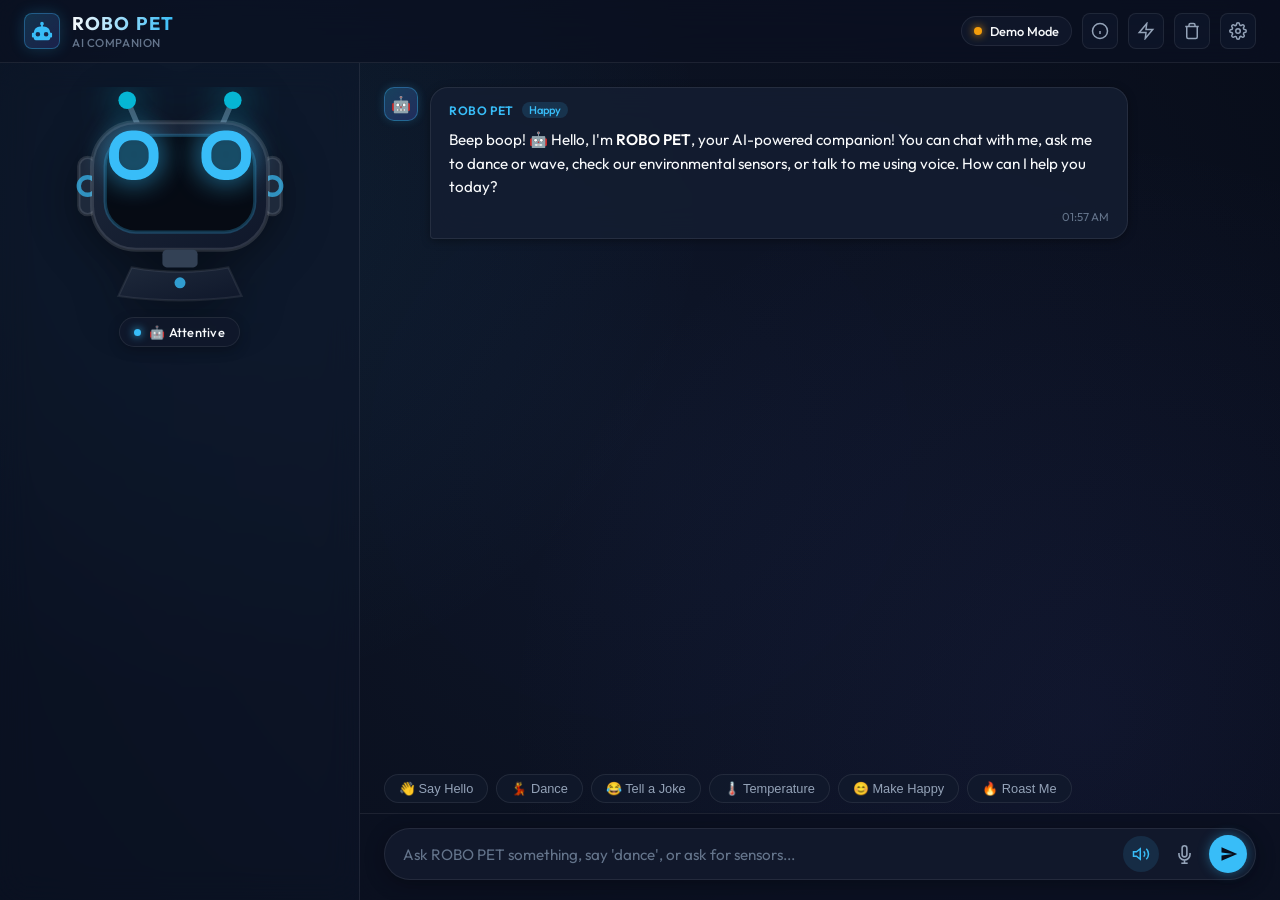
==== frontend/index.html @ 4a7e4afc "feat: complete modern responsive frontend for ROBO PET AI companion" ====
<!DOCTYPE html>
<html lang="en">
<head>
  <meta charset="UTF-8">
  <meta name="viewport" content="width=device-width, initial-scale=1.0, maximum-scale=1.0, user-scalable=no">
  <title>ROBO PET — AI-Powered Robotic Companion</title>
  
  <!-- Fonts -->
  <link rel="preconnect" href="https://fonts.googleapis.com">
  <link rel="preconnect" href="https://fonts.gstatic.com" crossorigin>
  <link href="https://fonts.googleapis.com/css2?family=Outfit:wght@300;400;500;600;700&display=swap" rel="stylesheet">
  
  <!-- CSS Stylesheets -->
  <link rel="stylesheet" href="css/style.css">
  <link rel="stylesheet" href="css/robot.css">
  <link rel="stylesheet" href="css/chat.css">
  <link rel="stylesheet" href="css/components.css">
</head>
<body>
  <!-- Ambient background glow elements -->
  <div class="app-background-glow"></div>

  <div class="app-container">
    <!-- Header -->
    <header class="app-header">
      <div class="brand-section">
        <div class="brand-icon-wrapper" aria-hidden="true">
          <svg viewBox="0 0 24 24">
            <path d="M12 2a2 2 0 0 1 2 2c0 .74-.4 1.39-1 1.73V7h1a7 7 0 0 1 7 7h1a1 1 0 0 1 1 1v3a1 1 0 0 1-1 1h-1v1a2 2 0 0 1-2 2H5a2 2 0 0 1-2-2v-1H2a1 1 0 0 1-1-1v-3a1 1 0 0 1 1-1h1a7 7 0 0 1 7-7h1V5.73c-.6-.34-1-.99-1-1.73a2 2 0 0 1 2-2M7.5 13A2.5 2.5 0 0 0 5 15.5 2.5 2.5 0 0 0 7.5 18a2.5 2.5 0 0 0 2.5-2.5A2.5 2.5 0 0 0 7.5 13m9 0a2.5 2.5 0 0 0-2.5 2.5 2.5 2.5 0 0 0 2.5 2.5 2.5 2.5 0 0 0 2.5-2.5 2.5 2.5 0 0 0-2.5-2.5Z"/>
          </svg>
        </div>
        <div class="brand-title">
          <span class="brand-name">ROBO PET</span>
          <span class="brand-subtitle">AI Companion</span>
        </div>
      </div>

      <div class="header-actions">
        <!-- Status Indicator Pill -->
        <div id="connection-status-pill" class="status-pill status-demo" role="status" aria-label="Connection Status">
          <span class="status-dot"></span>
          <span class="status-text">Demo Mode</span>
        </div>

        <!-- Info / Telemetry Toggle -->
        <button id="btn-info-toggle" class="icon-btn" title="Device Information & Telemetry" aria-label="Device Info">
          <svg viewBox="0 0 24 24" fill="none" stroke="currentColor" stroke-width="2">
            <circle cx="12" cy="12" r="10"></circle>
            <line x1="12" y1="16" x2="12" y2="12"></line>
            <line x1="12" y1="8" x2="12.01" y2="8"></line>
          </svg>
        </button>

        <!-- Capabilities Browser -->
        <button id="btn-capabilities" class="icon-btn" title="Robot Capabilities & Commands" aria-label="Capabilities">
          <svg viewBox="0 0 24 24" fill="none" stroke="currentColor" stroke-width="2">
            <polygon points="13 2 3 14 12 14 11 22 21 10 12 10 13 2"></polygon>
          </svg>
        </button>

        <!-- Clear Chat -->
        <button id="btn-clear-chat" class="icon-btn" title="Clear Chat History" aria-label="Clear Chat">
          <svg viewBox="0 0 24 24" fill="none" stroke="currentColor" stroke-width="2">
            <polyline points="3 6 5 6 21 6"></polyline>
            <path d="M19 6v14a2 2 0 0 1-2 2H7a2 2 0 0 1-2-2V6m3 0V4a2 2 0 0 1 2-2h4a2 2 0 0 1 2 2v2"></path>
          </svg>
        </button>

        <!-- Settings -->
        <button id="btn-settings" class="icon-btn" title="Settings" aria-label="Settings">
          <svg viewBox="0 0 24 24" fill="none" stroke="currentColor" stroke-width="2">
            <circle cx="12" cy="12" r="3"></circle>
            <path d="M19.4 15a1.65 1.65 0 0 0 .33 1.82l.06.06a2 2 0 0 1 0 2.83 2 2 0 0 1-2.83 0l-.06-.06a1.65 1.65 0 0 0-1.82-.33 1.65 1.65 0 0 0-1 1.51V21a2 2 0 0 1-2 2 2 2 0 0 1-2-2v-.09A1.65 1.65 0 0 0 9 19.4a1.65 1.65 0 0 0-1.82.33l-.06.06a2 2 0 0 1-2.83 0 2 2 0 0 1 0-2.83l.06-.06a1.65 1.65 0 0 0 .33-1.82 1.65 1.65 0 0 0-1.51-1H3a2 2 0 0 1-2-2 2 2 0 0 1 2-2h.09A1.65 1.65 0 0 0 4.6 9a1.65 1.65 0 0 0-.33-1.82l-.06-.06a2 2 0 0 1 0-2.83 2 2 0 0 1 2.83 0l.06.06a1.65 1.65 0 0 0 1.82.33H9a1.65 1.65 0 0 0 1-1.51V3a2 2 0 0 1 2-2 2 2 0 0 1 2 2v.09a1.65 1.65 0 0 0 1 1.51 1.65 1.65 0 0 0 1.82-.33l.06-.06a2 2 0 0 1 2.83 0 2 2 0 0 1 0 2.83l-.06.06a1.65 1.65 0 0 0-.33 1.82V9a1.65 1.65 0 0 0 1.51 1H21a2 2 0 0 1 2 2 2 2 0 0 1-2 2h-.09a1.65 1.65 0 0 0-1.51 1z"></path>
          </svg>
        </button>
      </div>
    </header>

    <!-- Info / Telemetry Drawer -->
    <aside id="info-panel" class="info-panel" aria-label="Device Telemetry">
      <div class="info-panel-header">
        <div class="info-panel-title">
          <span>⚡ System & Sensors</span>
        </div>
        <button id="btn-info-close" class="icon-btn" aria-label="Close Info Panel" style="padding: 4px;">✕</button>
      </div>
      <div class="info-panel-body">
        <div class="telemetry-row">
          <div class="telemetry-label">🕒 Local Time</div>
          <div id="info-time-val" class="telemetry-val">--:--:--</div>
        </div>
        <div class="telemetry-row">
          <div class="telemetry-label">📅 Date</div>
          <div id="info-date-val" class="telemetry-val">---</div>
        </div>
        <div class="telemetry-row">
          <div class="telemetry-label">🌡️ Temperature</div>
          <div id="info-temp-val" class="telemetry-val val-unavailable">-- °C (Unavailable)</div>
        </div>
        <div class="telemetry-row">
          <div class="telemetry-label">📏 Obstacle Range</div>
          <div id="info-dist-val" class="telemetry-val val-unavailable">-- cm (Unavailable)</div>
        </div>
        <div class="telemetry-row">
          <div class="telemetry-label">🔋 Battery Level</div>
          <div id="info-battery-val" class="telemetry-val">88%</div>
        </div>
        <div class="telemetry-row">
          <div class="telemetry-label">🔌 ESP32 Link</div>
          <div id="info-esp32-status" class="telemetry-val">
            <span class="status-chip success">ESP32 Linked</span>
          </div>
        </div>
        <div class="telemetry-row">
          <div class="telemetry-label">⏱️ Active Timer</div>
          <div id="info-timer-val" class="telemetry-val">None active</div>
        </div>
      </div>
    </aside>

    <!-- Main Workspace (Desktop Split / Mobile Stack) -->
    <main class="main-workspace">
      <!-- Companion Pane (Avatar + Emotion) -->
      <section class="companion-pane" aria-label="Robot Companion">
        <div class="robot-companion-container">
          <!-- Interactive 2D Avatar Stage -->
          <div id="robot-avatar-stage" class="robot-avatar-stage emotion-neutral" title="Click to interact with ROBO PET!">
            <svg class="robot-svg-wrapper" viewBox="0 0 100 100">
              <!-- Definitions for linear & radial gradients -->
              <defs>
                <linearGradient id="body-grad" x1="0%" y1="0%" x2="100%" y2="100%">
                  <stop offset="0%" stop-color="#1e293b" />
                  <stop offset="100%" stop-color="#0f172a" />
                </linearGradient>
                <linearGradient id="visor-grad" x1="0%" y1="0%" x2="0%" y2="100%">
                  <stop offset="0%" stop-color="#080e1a" />
                  <stop offset="100%" stop-color="#020617" />
                </linearGradient>
              </defs>

              <!-- Robot Head and Torso Group -->
              <g class="robot-head-group">
                <!-- Dual Antennae -->
                <line x1="32" y1="20" x2="26" y2="6" stroke="#475569" stroke-width="2.5" stroke-linecap="round"/>
                <circle cx="26" cy="6" r="4" class="antenna-light" />

                <line x1="68" y1="20" x2="74" y2="6" stroke="#475569" stroke-width="2.5" stroke-linecap="round"/>
                <circle cx="74" cy="6" r="4" class="antenna-light" />

                <!-- Left Ear Speaker / Sensor -->
                <rect x="4" y="32" width="8" height="26" rx="4" class="ear-sensor" />
                <circle cx="8" cy="45" r="4" class="ear-ring" />

                <!-- Right Ear Speaker / Sensor -->
                <rect x="88" y="32" width="8" height="26" rx="4" class="ear-sensor" />
                <circle cx="92" cy="45" r="4" class="ear-ring" />

                <!-- Robot Head Chassis -->
                <rect x="10" y="16" width="80" height="58" rx="20" fill="url(#body-grad)" stroke="rgba(255,255,255,0.12)" stroke-width="1.8"/>

                <!-- OLED Visor Glass Screen -->
                <rect x="16" y="22" width="68" height="44" rx="14" class="visor-screen" fill="url(#visor-grad)" />

                <!-- Visor Eyes Dynamic Geometry Container -->
                <g id="robot-eyes">
                  <!-- Rendered dynamically by robot.js -->
                  <rect x="20" y="24" width="18" height="18" rx="8" class="eye-path neutral-path" />
                  <rect x="62" y="24" width="18" height="18" rx="8" class="eye-path neutral-path" />
                </g>

                <!-- Small Robot Neck & Shoulders -->
                <rect x="42" y="74" width="16" height="8" rx="2" fill="#334155" />
                <path d="M 28 82 Q 50 86 72 82 L 78 95 Q 50 99 22 95 Z" fill="url(#body-grad)" stroke="rgba(255,255,255,0.08)" stroke-width="1" />
                <circle cx="50" cy="89" r="2.5" fill="#38bdf8" opacity="0.8" />
              </g>
            </svg>
          </div>

          <!-- Emotion Pill Badge under Avatar -->
          <div id="robot-emotion-pill" class="emotion-indicator-pill" aria-live="polite">
            <span class="emotion-dot"></span>
            <span class="emotion-text">🤖 Attentive</span>
          </div>
        </div>
      </section>

      <!-- Chat Pane -->
      <section class="chat-pane" aria-label="Conversation">
        <!-- Messages Area -->
        <div id="chat-messages-container" class="chat-messages-container">
          <div id="chat-messages-list" class="chat-messages-list">
            <!-- Messages rendered by chat.js -->
          </div>

          <!-- Typing Indicator Bubble -->
          <div id="typing-indicator" class="chat-message-row robot-row typing-indicator-row hidden" aria-live="polite">
            <div class="robot-avatar-mini">
              <span class="mini-bot-icon">🤖</span>
            </div>
            <div class="typing-bubble">
              <span class="typing-dot"></span>
              <span class="typing-dot"></span>
              <span class="typing-dot"></span>
            </div>
          </div>
        </div>

        <!-- Suggestion Chips Bar -->
        <div id="chat-suggestions" class="chat-suggestions-bar">
          <button type="button" class="suggestion-chip" data-prompt="Say hello and wave!">👋 Say Hello</button>
          <button type="button" class="suggestion-chip" data-prompt="Can you do a robot dance for me?">💃 Dance</button>
          <button type="button" class="suggestion-chip" data-prompt="Tell me a funny robot joke">😂 Tell a Joke</button>
          <button type="button" class="suggestion-chip" data-prompt="What is the ambient temperature right now?">🌡️ Temperature</button>
          <button type="button" class="suggestion-chip" data-prompt="Show me a happy expression">😊 Make Happy</button>
          <button type="button" class="suggestion-chip" data-prompt="Give me a quick playful roast">🔥 Roast Me</button>
        </div>

        <!-- Chat Input Dock -->
        <div class="chat-dock">
          <form id="chat-input-form" class="chat-input-form">
            <textarea
              id="chat-input-field"
              class="chat-input-field"
              placeholder="Ask ROBO PET something, say 'dance', or ask for sensors..."
              rows="1"
              aria-label="Message input"></textarea>

            <div class="input-controls-group">
              <!-- Voice Output Read-Aloud Toggle -->
              <button
                type="button"
                id="btn-voice-toggle"
                class="btn-voice-toggle active"
                title="Voice read-aloud: ON"
                aria-label="Toggle Voice Read Aloud">
                <svg viewBox="0 0 24 24" fill="none" stroke="currentColor" stroke-width="2">
                  <polygon points="11 5 6 9 2 9 2 15 6 15 11 19 11 5"></polygon>
                  <path d="M19.07 4.93a10 10 0 0 1 0 14.14M15.54 8.46a5 5 0 0 1 0 7.07"></path>
                </svg>
              </button>

              <!-- Speech Recognition Microphone Button -->
              <button
                type="button"
                id="btn-mic"
                class="btn-mic"
                title="Speak using microphone"
                aria-label="Voice input">
                <svg viewBox="0 0 24 24" fill="none" stroke="currentColor" stroke-width="2">
                  <path d="M12 1a3 3 0 0 0-3 3v8a3 3 0 0 0 6 0V4a3 3 0 0 0-3-3z"></path>
                  <path d="M19 10v2a7 7 0 0 1-14 0v-2"></path>
                  <line x1="12" y1="19" x2="12" y2="23"></line>
                  <line x1="8" y1="23" x2="16" y2="23"></line>
                </svg>
              </button>

              <!-- Send Button -->
              <button
                type="submit"
                id="btn-send"
                class="btn-send"
                title="Send Message"
                aria-label="Send Message">
                <svg viewBox="0 0 24 24">
                  <path d="M2.01 21L23 12 2.01 3 2 10l15 2-15 2z"/>
                </svg>
              </button>
            </div>
          </form>
        </div>
      </section>
    </main>
  </div>

  <!-- Capabilities & Commands Modal -->
  <div id="capabilities-modal" class="modal-container" aria-hidden="true" role="dialog">
    <div class="modal-backdrop"></div>
    <div class="modal-dialog">
      <div class="modal-header">
        <div class="modal-title">
          <svg viewBox="0 0 24 24"><polygon points="13 2 3 14 12 14 11 22 21 10 12 10 13 2"></polygon></svg>
          <span>Robot Capabilities & Commands</span>
        </div>
        <button id="btn-capabilities-close" class="icon-btn" aria-label="Close Capabilities">✕</button>
      </div>

      <div class="modal-body">
        <!-- Category Filter Tabs -->
        <div class="cap-tabs-bar">
          <button class="cap-tab-btn active" data-category="all">All</button>
          <button class="cap-tab-btn" data-category="emotions">Emotions</button>
          <button class="cap-tab-btn" data-category="movements">Movements</button>
          <button class="cap-tab-btn" data-category="conversation">Conversation</button>
          <button class="cap-tab-btn" data-category="display">Display</button>
          <button class="cap-tab-btn" data-category="sensors">Sensors</button>
          <button class="cap-tab-btn" data-category="utilities">Utilities</button>
        </div>

        <!-- Capability Cards Grid -->
        <div class="capabilities-grid">
          <!-- EMOTIONS -->
          <div class="capability-card" data-category="emotions" data-command="happy">
            <div class="cap-header-line"><span class="cap-name">😊 Happy</span><span class="cap-category-badge">Emotion</span></div>
            <p class="cap-desc">Express joy with curved glowing eyes and blush.</p>
          </div>
          <div class="capability-card" data-category="emotions" data-command="sad">
            <div class="cap-header-line"><span class="cap-name">🥺 Sad</span><span class="cap-category-badge">Emotion</span></div>
            <p class="cap-desc">Subdued expression with droopy eyes.</p>
          </div>
          <div class="capability-card" data-category="emotions" data-command="angry">
            <div class="cap-header-line"><span class="cap-name">😤 Angry</span><span class="cap-category-badge">Emotion</span></div>
            <p class="cap-desc">Fierce angled eyes with red warning visor glow.</p>
          </div>
          <div class="capability-card" data-category="emotions" data-command="sleepy">
            <div class="cap-header-line"><span class="cap-name">😴 Sleepy</span><span class="cap-category-badge">Emotion</span></div>
            <p class="cap-desc">Calm closed eyes with floating Zzz animations.</p>
          </div>
          <div class="capability-card" data-category="emotions" data-command="neutral">
            <div class="cap-header-line"><span class="cap-name">🤖 Neutral</span><span class="cap-category-badge">Emotion</span></div>
            <p class="cap-desc">Default attentive expression with natural blinking.</p>
          </div>
          <div class="capability-card" data-category="emotions" data-command="surprised">
            <div class="cap-header-line"><span class="cap-name">😲 Surprised</span><span class="cap-category-badge">Emotion</span></div>
            <p class="cap-desc">Wide circular glowing eyes with mouth ring.</p>
          </div>
          <div class="capability-card" data-category="emotions" data-command="confused">
            <div class="cap-header-line"><span class="cap-name">🤔 Confused</span><span class="cap-category-badge">Emotion</span></div>
            <p class="cap-desc">Asymmetric brows with curious tilted head.</p>
          </div>

          <!-- MOVEMENTS -->
          <div class="capability-card" data-category="movements" data-command="dance">
            <div class="cap-header-line"><span class="cap-name">💃 Dance</span><span class="cap-category-badge">Movement</span></div>
            <p class="cap-desc">Triggers robotic rhythm groove and servo dance.</p>
          </div>
          <div class="capability-card" data-category="movements" data-command="nod">
            <div class="cap-header-line"><span class="cap-name">👍 Nod</span><span class="cap-category-badge">Movement</span></div>
            <p class="cap-desc">Nods head vertically in agreement.</p>
          </div>
          <div class="capability-card" data-category="movements" data-command="shake">
            <div class="cap-header-line"><span class="cap-name">↔️ Shake</span><span class="cap-category-badge">Movement</span></div>
            <p class="cap-desc">Shakes head horizontally in disagreement.</p>
          </div>
          <div class="capability-card" data-category="movements" data-command="look_left">
            <div class="cap-header-line"><span class="cap-name">⬅️ Look Left</span><span class="cap-category-badge">Movement</span></div>
            <p class="cap-desc">Swivels gaze to the left side.</p>
          </div>
          <div class="capability-card" data-category="movements" data-command="look_right">
            <div class="cap-header-line"><span class="cap-name">➡️ Look Right</span><span class="cap-category-badge">Movement</span></div>
            <p class="cap-desc">Swivels gaze to the right side.</p>
          </div>
          <div class="capability-card" data-category="movements" data-command="look_center">
            <div class="cap-header-line"><span class="cap-name">🎯 Look Center</span><span class="cap-category-badge">Movement</span></div>
            <p class="cap-desc">Re-centers head and servo orientation.</p>
          </div>
          <div class="capability-card" data-category="movements" data-command="wave">
            <div class="cap-header-line"><span class="cap-name">👋 Wave</span><span class="cap-category-badge">Movement</span></div>
            <p class="cap-desc">Friendly wave greeting motion.</p>
          </div>
          <div class="capability-card" data-category="movements" data-command="wiggle">
            <div class="cap-header-line"><span class="cap-name">🐾 Wiggle</span><span class="cap-category-badge">Movement</span></div>
            <p class="cap-desc">Playful rapid oscillation at cute capacity.</p>
          </div>
          <div class="capability-card" data-category="movements" data-command="stop">
            <div class="cap-header-line"><span class="cap-name">🛑 Stop</span><span class="cap-category-badge">Movement</span></div>
            <p class="cap-desc">Immediately halts any active servo movement.</p>
          </div>

          <!-- CONVERSATION -->
          <div class="capability-card" data-category="conversation" data-command="greet">
            <div class="cap-header-line"><span class="cap-name">👋 Greet</span><span class="cap-category-badge">Chat</span></div>
            <p class="cap-desc">Introduce ROBO PET with a friendly greeting.</p>
          </div>
          <div class="capability-card" data-category="conversation" data-command="tell_joke">
            <div class="cap-header-line"><span class="cap-name">😂 Tell Joke</span><span class="cap-category-badge">Chat</span></div>
            <p class="cap-desc">Share a clean, amusing robotics joke.</p>
          </div>
          <div class="capability-card" data-category="conversation" data-command="encourage">
            <div class="cap-header-line"><span class="cap-name">✨ Encourage</span><span class="cap-category-badge">Chat</span></div>
            <p class="cap-desc">Uplifting positive companion reinforcement.</p>
          </div>
          <div class="capability-card" data-category="conversation" data-command="compliment">
            <div class="cap-header-line"><span class="cap-name">💝 Compliment</span><span class="cap-category-badge">Chat</span></div>
            <p class="cap-desc">Pay a sincere robotic compliment.</p>
          </div>
          <div class="capability-card" data-category="conversation" data-command="tell_fact">
            <div class="cap-header-line"><span class="cap-name">🧠 Tell Fact</span><span class="cap-category-badge">Chat</span></div>
            <p class="cap-desc">Interesting trivia about robotics and AI.</p>
          </div>
          <div class="capability-card" data-category="conversation" data-command="roast_playfully">
            <div class="cap-header-line"><span class="cap-name">🔥 Playful Roast</span><span class="cap-category-badge">Chat</span></div>
            <p class="cap-desc">Lighthearted robotic banter.</p>
          </div>
          <div class="capability-card" data-category="conversation" data-command="quiet_mode">
            <div class="cap-header-line"><span class="cap-name">🤫 Quiet Mode</span><span class="cap-category-badge">Chat</span></div>
            <p class="cap-desc">Mutes robotic speech synthesis.</p>
          </div>

          <!-- DISPLAY -->
          <div class="capability-card" data-category="display" data-command="show_time">
            <div class="cap-header-line"><span class="cap-name">🕒 Show Time</span><span class="cap-category-badge">Display</span></div>
            <p class="cap-desc">Draw current clock on ESP32 OLED.</p>
          </div>
          <div class="capability-card" data-category="display" data-command="show_date">
            <div class="cap-header-line"><span class="cap-name">📅 Show Date</span><span class="cap-category-badge">Display</span></div>
            <p class="cap-desc">Display calendar date on physical screen.</p>
          </div>
          <div class="capability-card" data-category="display" data-command="show_temperature">
            <div class="cap-header-line"><span class="cap-name">🌡️ Show Temp</span><span class="cap-category-badge">Display</span></div>
            <p class="cap-desc">Display ambient degrees on robot display.</p>
          </div>
          <div class="capability-card" data-category="display" data-command="show_distance">
            <div class="cap-header-line"><span class="cap-name">📏 Show Distance</span><span class="cap-category-badge">Display</span></div>
            <p class="cap-desc">Display obstacle reading on OLED.</p>
          </div>

          <!-- SENSORS -->
          <div class="capability-card" data-category="sensors" data-command="read_temperature" data-hardware-pending="true">
            <div class="cap-header-line"><span class="cap-name">🌡️ Read Temp</span><span class="cap-category-badge">Sensor</span></div>
            <p class="cap-desc">Query DHT/analog temperature sensor.</p>
            <span class="cap-badge-pending">Hardware: ESP32</span>
          </div>
          <div class="capability-card" data-category="sensors" data-command="read_distance" data-hardware-pending="true">
            <div class="cap-header-line"><span class="cap-name">📏 Read Distance</span><span class="cap-category-badge">Sensor</span></div>
            <p class="cap-desc">Ping ultrasonic distance sensor.</p>
            <span class="cap-badge-pending">Hardware: ESP32</span>
          </div>
          <div class="capability-card" data-category="sensors" data-command="check_environment" data-hardware-pending="true">
            <div class="cap-header-line"><span class="cap-name">🌍 Environment</span><span class="cap-category-badge">Sensor</span></div>
            <p class="cap-desc">Comprehensive telemetry diagnostics.</p>
            <span class="cap-badge-pending">Hardware: ESP32</span>
          </div>

          <!-- UTILITIES -->
          <div class="capability-card" data-category="utilities" data-command="reset_expression">
            <div class="cap-header-line"><span class="cap-name">🔄 Reset Expression</span><span class="cap-category-badge">Utility</span></div>
            <p class="cap-desc">Restore avatar to neutral baseline.</p>
          </div>
          <div class="capability-card" data-category="utilities" data-command="show_battery">
            <div class="cap-header-line"><span class="cap-name">🔋 Show Battery</span><span class="cap-category-badge">Utility</span></div>
            <p class="cap-desc">Check robot battery percentage.</p>
          </div>
          <div class="capability-card" data-category="utilities" data-command="status">
            <div class="cap-header-line"><span class="cap-name">📋 Status Check</span><span class="cap-category-badge">Utility</span></div>
            <p class="cap-desc">Full diagnostics report of robot subsystems.</p>
          </div>
        </div>
      </div>
    </div>
  </div>

  <!-- Settings Modal -->
  <div id="settings-modal" class="modal-container" aria-hidden="true" role="dialog">
    <div class="modal-backdrop"></div>
    <div class="modal-dialog">
      <div class="modal-header">
        <div class="modal-title">
          <svg viewBox="0 0 24 24"><circle cx="12" cy="12" r="3"></circle><path d="M19.4 15a1.65 1.65 0 0 0 .33 1.82l.06.06a2 2 0 0 1 0 2.83 2 2 0 0 1-2.83 0l-.06-.06a1.65 1.65 0 0 0-1.82-.33 1.65 1.65 0 0 0-1 1.51V21a2 2 0 0 1-2 2 2 2 0 0 1-2-2v-.09A1.65 1.65 0 0 0 9 19.4a1.65 1.65 0 0 0-1.82.33l-.06.06a2 2 0 0 1-2.83 0 2 2 0 0 1 0-2.83l.06-.06a1.65 1.65 0 0 0 .33-1.82 1.65 1.65 0 0 0-1.51-1H3a2 2 0 0 1-2-2 2 2 0 0 1 2-2h.09A1.65 1.65 0 0 0 4.6 9a1.65 1.65 0 0 0-.33-1.82l-.06-.06a2 2 0 0 1 0-2.83 2 2 0 0 1 2.83 0l.06.06a1.65 1.65 0 0 0 1.82.33H9a1.65 1.65 0 0 0 1-1.51V3a2 2 0 0 1 2-2 2 2 0 0 1 2 2v.09a1.65 1.65 0 0 0 1 1.51 1.65 1.65 0 0 0 1.82-.33l.06-.06a2 2 0 0 1 2.83 0 2 2 0 0 1 0 2.83l-.06.06a1.65 1.65 0 0 0-.33 1.82V9a1.65 1.65 0 0 0 1.51 1H21a2 2 0 0 1 2 2 2 2 0 0 1-2 2h-.09a1.65 1.65 0 0 0-1.51 1z"></path></svg>
          <span>Preferences & Backend Settings</span>
        </div>
        <button id="btn-settings-close" class="icon-btn" aria-label="Close Settings">✕</button>
      </div>

      <div class="modal-body">
        <!-- Demo Mode Toggle -->
        <div class="setting-switch-row">
          <div class="setting-switch-info">
            <div class="setting-switch-title">Demo / Mock Mode</div>
            <div class="setting-switch-desc">Preview conversational responses and animations without running Flask or ESP32.</div>
          </div>
          <label class="switch">
            <input type="checkbox" id="settings-demo-mode-toggle" checked>
            <span class="slider"></span>
          </label>
        </div>

        <!-- Backend URL Configuration -->
        <div class="setting-group">
          <label for="settings-backend-url" class="setting-label">Flask Backend Server URL</label>
          <div class="setting-input-row">
            <input type="text" id="settings-backend-url" class="setting-text-input" placeholder="http://localhost:5000" value="http://localhost:5000">
            <button type="button" id="btn-test-backend-conn" class="btn-secondary">Test Link</button>
          </div>
          <div id="backend-test-status" style="font-size: 0.78rem; margin-top: 4px;"></div>
        </div>

        <!-- Voice Output Toggle -->
        <div class="setting-switch-row">
          <div class="setting-switch-info">
            <div class="setting-switch-title">Voice Output (Read Aloud)</div>
            <div class="setting-switch-desc">Speak robot responses aloud using natural browser speech synthesis.</div>
          </div>
          <label class="switch">
            <input type="checkbox" id="settings-voice-output-toggle" checked>
            <span class="slider"></span>
          </label>
        </div>

        <!-- Sound Effects Toggle -->
        <div class="setting-switch-row">
          <div class="setting-switch-info">
            <div class="setting-switch-title">Sound Effects (Bleeps & Chimes)</div>
            <div class="setting-switch-desc">Synthesized robotic audio for clicks, movements, and emotion changes.</div>
          </div>
          <label class="switch">
            <input type="checkbox" id="settings-sound-effects-toggle" checked>
            <span class="slider"></span>
          </label>
        </div>

        <!-- Voice Selection -->
        <div class="setting-group">
          <label for="settings-voice-select" class="setting-label">Synthesizer Voice</label>
          <div class="setting-input-row">
            <select id="settings-voice-select" class="setting-select">
              <option value="">Default (Natural Robot Voice)</option>
            </select>
            <button type="button" id="btn-test-voice" class="btn-secondary">Preview</button>
          </div>
        </div>
      </div>

      <div class="modal-footer">
        <button type="button" id="btn-save-settings" class="btn-primary">Save Settings</button>
      </div>
    </div>
  </div>

  <!-- Toast Container -->
  <div id="toast-container" class="toast-container" aria-live="polite"></div>

  <!-- Core JavaScript Modules -->
  <script src="js/state.js"></script>
  <script src="js/api.js"></script>
  <script src="js/robot.js"></script>
  <script src="js/voice.js"></script>
  <script src="js/chat.js"></script>
  <script src="js/app.js"></script>
</body>
</html>
---- frontend/css/style.css ----
/* style.css — Base Styles, CSS Variables & Layout System */

:root {
  /* Color Palette */
  --bg-dark: #080d1a;
  --bg-surface: #0f172a;
  --bg-card: rgba(18, 26, 45, 0.75);
  --bg-card-hover: rgba(26, 38, 64, 0.85);
  --border-subtle: rgba(255, 255, 255, 0.08);
  --border-glow: rgba(56, 189, 248, 0.35);

  /* Accents */
  --accent-blue: #38bdf8;
  --accent-cyan: #06b6d4;
  --accent-electric: #0284c7;
  --accent-glow: rgba(56, 189, 248, 0.25);
  --accent-indigo: #6366f1;
  --accent-purple: #a855f7;

  /* Status Colors */
  --status-online: #10b981;
  --status-demo: #f59e0b;
  --status-offline: #f43f5e;
  --status-online-glow: rgba(16, 185, 129, 0.3);

  /* Typography */
  --text-main: #f8fafc;
  --text-secondary: #94a3b8;
  --text-muted: #64748b;
  --font-family: 'Outfit', 'Inter', -apple-system, BlinkMacSystemFont, 'Segoe UI', Roboto, sans-serif;

  /* Shadows & Glassmorphism */
  --shadow-sm: 0 2px 8px rgba(0, 0, 0, 0.35);
  --shadow-lg: 0 10px 30px -5px rgba(0, 0, 0, 0.5), 0 0 20px var(--accent-glow);
  --backdrop-blur: blur(16px);
  --radius-sm: 8px;
  --radius-md: 14px;
  --radius-lg: 20px;
  --radius-full: 9999px;

  /* Transitions */
  --transition-fast: 0.18s cubic-bezier(0.16, 1, 0.3, 1);
  --transition-smooth: 0.3s cubic-bezier(0.16, 1, 0.3, 1);
}

* {
  box-sizing: border-box;
  margin: 0;
  padding: 0;
}

html, body {
  width: 100%;
  height: 100%;
  overflow: hidden;
  font-family: var(--font-family);
  background-color: var(--bg-dark);
  color: var(--text-main);
  -webkit-font-smoothing: antialiased;
  -moz-osx-font-smoothing: grayscale;
}

/* Background Atmosphere */
.app-background-glow {
  position: fixed;
  inset: 0;
  pointer-events: none;
  z-index: 0;
  background:
    radial-gradient(circle at 15% 20%, rgba(56, 189, 248, 0.08) 0%, transparent 40%),
    radial-gradient(circle at 85% 80%, rgba(99, 102, 241, 0.07) 0%, transparent 45%),
    radial-gradient(circle at 50% 50%, rgba(15, 23, 42, 0.95) 0%, var(--bg-dark) 100%);
}

/* App Main Container */
.app-container {
  position: relative;
  z-index: 1;
  display: flex;
  flex-direction: column;
  width: 100%;
  height: 100%;
  max-width: 1440px;
  margin: 0 auto;
}

/* Header */
.app-header {
  display: flex;
  align-items: center;
  justify-content: space-between;
  padding: 12px 24px;
  background: rgba(11, 17, 33, 0.7);
  backdrop-filter: var(--backdrop-blur);
  -webkit-backdrop-filter: var(--backdrop-blur);
  border-bottom: 1px solid var(--border-subtle);
  flex-shrink: 0;
}

.brand-section {
  display: flex;
  align-items: center;
  gap: 12px;
}

.brand-icon-wrapper {
  position: relative;
  width: 36px;
  height: 36px;
  border-radius: var(--radius-sm);
  background: linear-gradient(135deg, rgba(56, 189, 248, 0.2), rgba(99, 102, 241, 0.2));
  border: 1px solid var(--border-glow);
  display: flex;
  align-items: center;
  justify-content: center;
  box-shadow: 0 0 15px rgba(56, 189, 248, 0.2);
}

.brand-icon-wrapper svg {
  width: 22px;
  height: 22px;
  fill: var(--accent-blue);
}

.brand-title {
  display: flex;
  flex-direction: column;
}

.brand-name {
  font-size: 1.15rem;
  font-weight: 700;
  letter-spacing: 0.06em;
  background: linear-gradient(90deg, #f8fafc, var(--accent-blue));
  -webkit-background-clip: text;
  -webkit-text-fill-color: transparent;
}

.brand-subtitle {
  font-size: 0.72rem;
  font-weight: 500;
  color: var(--text-muted);
  letter-spacing: 0.05em;
  text-transform: uppercase;
}

/* Header Controls & Status */
.header-actions {
  display: flex;
  align-items: center;
  gap: 10px;
}

.status-pill {
  display: inline-flex;
  align-items: center;
  gap: 8px;
  padding: 6px 12px;
  border-radius: var(--radius-full);
  background: rgba(18, 26, 45, 0.8);
  border: 1px solid var(--border-subtle);
  font-size: 0.8rem;
  font-weight: 500;
  cursor: pointer;
  transition: all var(--transition-fast);
}

.status-pill:hover {
  background: var(--bg-card-hover);
  border-color: rgba(255, 255, 255, 0.15);
}

.status-dot {
  width: 8px;
  height: 8px;
  border-radius: 50%;
}

.status-pill.status-online .status-dot {
  background: var(--status-online);
  box-shadow: 0 0 8px var(--status-online);
}

.status-pill.status-demo .status-dot {
  background: var(--status-demo);
  box-shadow: 0 0 8px var(--status-demo);
}

.status-pill.status-offline .status-dot {
  background: var(--status-offline);
  box-shadow: 0 0 8px var(--status-offline);
}

.icon-btn {
  background: rgba(18, 26, 45, 0.6);
  border: 1px solid var(--border-subtle);
  color: var(--text-secondary);
  border-radius: var(--radius-sm);
  padding: 8px;
  display: inline-flex;
  align-items: center;
  justify-content: center;
  cursor: pointer;
  transition: all var(--transition-fast);
}

.icon-btn:hover {
  color: var(--text-main);
  background: var(--bg-card-hover);
  border-color: var(--border-glow);
}

.icon-btn.active {
  color: var(--accent-blue);
  border-color: var(--accent-blue);
  background: rgba(56, 189, 248, 0.12);
}

.icon-btn svg {
  width: 18px;
  height: 18px;
}

/* Main Content Workspace */
.main-workspace {
  position: relative;
  display: flex;
  flex: 1;
  min-height: 0;
  overflow: hidden;
}

/* Two-column layout on Desktop */
@media (min-width: 900px) {
  .companion-pane {
    width: 360px;
    flex-shrink: 0;
    border-right: 1px solid var(--border-subtle);
    display: flex;
    flex-direction: column;
    background: rgba(15, 23, 42, 0.45);
    backdrop-filter: var(--backdrop-blur);
    -webkit-backdrop-filter: var(--backdrop-blur);
    padding: 24px;
    align-items: center;
    justify-content: space-between;
  }

  .chat-pane {
    flex: 1;
    display: flex;
    flex-direction: column;
    min-width: 0;
    height: 100%;
  }
}

/* Mobile-first Stack */
@media (max-width: 899px) {
  .main-workspace {
    flex-direction: column;
  }

  .companion-pane {
    flex-shrink: 0;
    padding: 12px 16px;
    border-bottom: 1px solid var(--border-subtle);
    background: rgba(15, 23, 42, 0.4);
    display: flex;
    flex-direction: column;
    align-items: center;
    gap: 8px;
  }

  .chat-pane {
    flex: 1;
    min-height: 0;
    display: flex;
    flex-direction: column;
  }
}
---- frontend/css/robot.css ----
/* robot.css — 2D Animated Robot Avatar, Emotions & Movement Keyframes */

.robot-companion-container {
  display: flex;
  flex-direction: column;
  align-items: center;
  justify-content: center;
  width: 100%;
  position: relative;
}

/* Avatar Stage Wrapper */
.robot-avatar-stage {
  position: relative;
  width: 220px;
  height: 220px;
  cursor: pointer;
  user-select: none;
  transition: transform var(--transition-smooth);
}

.robot-avatar-stage:hover {
  transform: translateY(-4px) scale(1.02);
}

.robot-avatar-stage:active,
.robot-avatar-stage.avatar-booped {
  transform: translateY(2px) scale(0.97);
}

/* Base Robot SVG Container */
.robot-svg-wrapper {
  width: 100%;
  height: 100%;
  filter: drop-shadow(0 12px 24px rgba(0, 0, 0, 0.45));
}

/* Idle Breathing Float */
.robot-head-group {
  transform-origin: center bottom;
  animation: robot-idle-float 3.5s ease-in-out infinite alternate;
}

@keyframes robot-idle-float {
  0% { transform: translateY(0px) rotate(0deg); }
  50% { transform: translateY(-4px) rotate(0.4deg); }
  100% { transform: translateY(-7px) rotate(-0.4deg); }
}

/* Visor Screen Glass */
.visor-screen {
  fill: #060b14;
  stroke: rgba(56, 189, 248, 0.25);
  stroke-width: 1.5;
  transition: all var(--transition-smooth);
}

/* Visor Eyes Elements */
.eye-path {
  fill: none;
  stroke: var(--accent-blue);
  stroke-width: 4.5;
  stroke-linecap: round;
  stroke-linejoin: round;
  filter: drop-shadow(0 0 6px var(--accent-blue));
  transition: all 0.25s ease;
}

/* Blinking Animation */
.is-blinking .eye-path {
  transform-origin: center;
  transform: scaleY(0.08);
  opacity: 0.7;
}

/* Antennae Glow */
.antenna-light {
  fill: var(--accent-cyan);
  filter: drop-shadow(0 0 8px var(--accent-cyan));
  animation: antenna-pulse 2s ease-in-out infinite alternate;
}

@keyframes antenna-pulse {
  0% { opacity: 0.6; filter: drop-shadow(0 0 4px var(--accent-cyan)); }
  100% { opacity: 1; filter: drop-shadow(0 0 10px var(--accent-blue)); }
}

/* Ear Sensors */
.ear-sensor {
  fill: #1e293b;
  stroke: rgba(255, 255, 255, 0.12);
  stroke-width: 1.5;
}

.ear-ring {
  fill: none;
  stroke: var(--accent-blue);
  stroke-width: 2;
  opacity: 0.7;
}

/* Emotion Specific Styles */
/* HAPPY */
.emotion-happy .eye-path {
  stroke: #38bdf8;
  filter: drop-shadow(0 0 8px #38bdf8);
}
.emotion-happy .blush {
  fill: rgba(244, 114, 182, 0.45);
  filter: drop-shadow(0 0 5px rgba(244, 114, 182, 0.6));
}

/* SAD */
.emotion-sad .eye-path {
  stroke: #60a5fa;
  filter: drop-shadow(0 0 4px #60a5fa);
}
.emotion-sad .sad-tear {
  fill: #38bdf8;
  animation: tear-drop 1.6s ease-in infinite;
}
@keyframes tear-drop {
  0% { transform: translateY(0); opacity: 0; }
  30% { opacity: 1; }
  100% { transform: translateY(8px); opacity: 0; }
}

/* ANGRY */
.emotion-angry .visor-screen {
  stroke: rgba(248, 113, 113, 0.4);
}
.emotion-angry .eye-path {
  fill: #f87171;
  stroke: #ef4444;
  filter: drop-shadow(0 0 8px #ef4444);
}
.emotion-angry .antenna-light {
  fill: #f87171;
  filter: drop-shadow(0 0 8px #ef4444);
}
.emotion-angry .robot-head-group {
  animation: angry-rumble 0.15s ease-in-out infinite alternate;
}
@keyframes angry-rumble {
  0% { transform: translateX(-1px); }
  100% { transform: translateX(1px); }
}

/* SLEEPY */
.emotion-sleepy .eye-path {
  stroke: #a78bfa;
  stroke-width: 3.5;
  filter: drop-shadow(0 0 4px #a78bfa);
}
.emotion-sleepy .antenna-light {
  fill: #6366f1;
  opacity: 0.35;
}
.emotion-sleepy .robot-head-group {
  animation: sleepy-breath 4.5s ease-in-out infinite alternate;
}
@keyframes sleepy-breath {
  0% { transform: translateY(0) rotate(1deg); }
  100% { transform: translateY(4px) rotate(2.5deg); }
}
.sleep-zzz text {
  fill: #c084fc;
  font-family: var(--font-family);
  font-weight: 700;
  animation: zzz-float 2.2s infinite ease-out;
}
.sleep-zzz .z1 { font-size: 8px; animation-delay: 0s; }
.sleep-zzz .z2 { font-size: 11px; animation-delay: 0.7s; }
.sleep-zzz .z3 { font-size: 14px; animation-delay: 1.4s; }

@keyframes zzz-float {
  0% { transform: translate(0, 0) scale(0.6); opacity: 0; }
  40% { opacity: 0.9; }
  100% { transform: translate(12px, -18px) scale(1.1); opacity: 0; }
}

/* SURPRISED */
.emotion-surprised .eye-path {
  stroke: #facc15;
  filter: drop-shadow(0 0 10px #facc15);
}
.emotion-surprised .surprised-mouth {
  fill: #facc15;
  filter: drop-shadow(0 0 4px #facc15);
}
.emotion-surprised .antenna-light {
  fill: #facc15;
}

/* CONFUSED */
.emotion-confused .eye-path {
  stroke: #c084fc;
  filter: drop-shadow(0 0 6px #c084fc);
}
.emotion-confused .confused-mark {
  fill: #c084fc;
  font-family: var(--font-family);
  font-size: 14px;
  font-weight: 700;
  animation: bounce-q 1.5s infinite ease-in-out;
}
@keyframes bounce-q {
  0%, 100% { transform: translateY(0); }
  50% { transform: translateY(-4px); }
}

/* Speaking Waveform Pulse */
.is-speaking .visor-screen {
  stroke: var(--accent-blue);
  stroke-width: 2.5;
  box-shadow: inset 0 0 15px rgba(56, 189, 248, 0.3);
}

.is-speaking .ear-ring {
  animation: ear-speak-pulse 0.4s ease-in-out infinite alternate;
}

@keyframes ear-speak-pulse {
  0% { transform: scale(0.9); opacity: 0.5; }
  100% { transform: scale(1.15); opacity: 1; }
}

/* Emotion Pill Badge under Avatar */
.emotion-indicator-pill {
  display: inline-flex;
  align-items: center;
  gap: 8px;
  margin-top: 10px;
  padding: 6px 14px;
  border-radius: var(--radius-full);
  background: rgba(18, 26, 45, 0.75);
  border: 1px solid var(--border-subtle);
  font-size: 0.8rem;
  font-weight: 500;
  backdrop-filter: var(--backdrop-blur);
  -webkit-backdrop-filter: var(--backdrop-blur);
  box-shadow: 0 4px 12px rgba(0, 0, 0, 0.25);
  transition: all var(--transition-fast);
}

.emotion-indicator-pill .emotion-dot {
  width: 7px;
  height: 7px;
  border-radius: 50%;
  background: var(--emotion-glow, var(--accent-blue));
  box-shadow: 0 0 8px var(--emotion-glow, var(--accent-blue));
}

.emotion-indicator-pill .emotion-text {
  color: var(--text-main);
  letter-spacing: 0.02em;
}

/* ========================================= */
/* MOVEMENT ANIMATION KEYFRAMES               */
/* ========================================= */

/* DANCE */
.action-dance .robot-head-group {
  animation: robot-dance 0.7s ease-in-out infinite alternate !important;
}
@keyframes robot-dance {
  0% { transform: translateY(0) rotate(-6deg) scale(0.98); }
  50% { transform: translateY(-12px) rotate(0deg) scale(1.04); }
  100% { transform: translateY(0) rotate(6deg) scale(0.98); }
}

/* NOD */
.action-nod .robot-head-group {
  animation: robot-nod 0.55s ease-in-out 3 !important;
}
@keyframes robot-nod {
  0%, 100% { transform: translateY(0) rotate(0); }
  50% { transform: translateY(12px) rotate(4deg); }
}

/* SHAKE */
.action-shake .robot-head-group {
  animation: robot-shake 0.4s ease-in-out 4 !important;
}
@keyframes robot-shake {
  0%, 100% { transform: translateX(0) rotate(0); }
  25% { transform: translateX(-9px) rotate(-5deg); }
  75% { transform: translateX(9px) rotate(5deg); }
}

/* LOOK LEFT */
.action-look_left .robot-head-group {
  animation: robot-look-left 2s ease-in-out 1 forwards !important;
}
@keyframes robot-look-left {
  0% { transform: translateX(0); }
  25%, 75% { transform: translateX(-10px) rotate(-4deg); }
  100% { transform: translateX(0) rotate(0); }
}

/* LOOK RIGHT */
.action-look_right .robot-head-group {
  animation: robot-look-right 2s ease-in-out 1 forwards !important;
}
@keyframes robot-look-right {
  0% { transform: translateX(0); }
  25%, 75% { transform: translateX(10px) rotate(4deg); }
  100% { transform: translateX(0) rotate(0); }
}

/* LOOK CENTER */
.action-look_center .robot-head-group {
  transform: translateX(0) rotate(0);
}

/* WAVE */
.action-wave .robot-head-group {
  animation: robot-wave 0.6s ease-in-out 4 alternate !important;
}
@keyframes robot-wave {
  0% { transform: rotate(0) translateY(0); }
  50% { transform: rotate(7deg) translateY(-6px); }
  100% { transform: rotate(-5deg) translateY(-2px); }
}

/* WIGGLE */
.action-wiggle .robot-head-group {
  animation: robot-wiggle 0.22s ease-in-out 8 alternate !important;
}
@keyframes robot-wiggle {
  0% { transform: rotate(-5deg) scale(0.98); }
  100% { transform: rotate(5deg) scale(1.02); }
}

/* Compact Mobile adjustments */
@media (max-width: 899px) {
  .robot-avatar-stage {
    width: 140px;
    height: 140px;
  }
  .emotion-indicator-pill {
    margin-top: 4px;
    padding: 4px 10px;
    font-size: 0.74rem;
  }
}
---- frontend/css/chat.css ----
/* chat.css — Conversational Chat Interface, Bubbles, Input Dock & Controls */

.chat-pane {
  position: relative;
  display: flex;
  flex-direction: column;
  height: 100%;
  min-height: 0;
  background: transparent;
}

/* Chat Messages Scroll Container */
.chat-messages-container {
  flex: 1;
  overflow-y: auto;
  overflow-x: hidden;
  padding: 24px 24px 16px 24px;
  display: flex;
  flex-direction: column;
  gap: 16px;
  scroll-behavior: smooth;
}

/* Custom Scrollbar */
.chat-messages-container::-webkit-scrollbar {
  width: 6px;
}
.chat-messages-container::-webkit-scrollbar-track {
  background: transparent;
}
.chat-messages-container::-webkit-scrollbar-thumb {
  background: rgba(255, 255, 255, 0.12);
  border-radius: var(--radius-full);
}
.chat-messages-container::-webkit-scrollbar-thumb:hover {
  background: rgba(56, 189, 248, 0.35);
}

.chat-messages-list {
  display: flex;
  flex-direction: column;
  gap: 16px;
  width: 100%;
}

/* Message Rows */
.chat-message-row {
  display: flex;
  width: 100%;
  animation: message-appear 0.28s cubic-bezier(0.16, 1, 0.3, 1) forwards;
}

@keyframes message-appear {
  0% { opacity: 0; transform: translateY(10px); }
  100% { opacity: 1; transform: translateY(0); }
}

/* User Message (Right-aligned) */
.user-row {
  justify-content: flex-end;
}

.user-bubble {
  max-width: 78%;
  background: linear-gradient(135deg, #0284c7 0%, #2563eb 100%);
  color: #ffffff;
  padding: 12px 18px;
  border-radius: 18px 18px 4px 18px;
  box-shadow: 0 4px 16px rgba(2, 132, 199, 0.25);
  display: flex;
  flex-direction: column;
  gap: 4px;
  word-break: break-word;
}

/* Robot Message (Left-aligned) */
.robot-row {
  justify-content: flex-start;
  align-items: flex-start;
  gap: 12px;
}

.robot-avatar-mini {
  width: 34px;
  height: 34px;
  border-radius: 10px;
  background: linear-gradient(135deg, rgba(56, 189, 248, 0.25), rgba(99, 102, 241, 0.25));
  border: 1px solid var(--border-glow);
  display: flex;
  align-items: center;
  justify-content: center;
  flex-shrink: 0;
  box-shadow: 0 0 10px rgba(56, 189, 248, 0.2);
}

.mini-bot-icon {
  font-size: 16px;
}

.robot-bubble {
  max-width: 80%;
  background: rgba(21, 30, 50, 0.85);
  border: 1px solid var(--border-subtle);
  backdrop-filter: var(--backdrop-blur);
  -webkit-backdrop-filter: var(--backdrop-blur);
  padding: 14px 18px;
  border-radius: 18px 18px 18px 4px;
  box-shadow: var(--shadow-sm);
  display: flex;
  flex-direction: column;
  gap: 8px;
  word-break: break-word;
}

.robot-bubble.bubble-error {
  border-color: rgba(244, 63, 94, 0.4);
  background: rgba(45, 18, 26, 0.85);
}

.bubble-header {
  display: flex;
  align-items: center;
  gap: 8px;
  margin-bottom: 2px;
}

.robot-name {
  font-size: 0.76rem;
  font-weight: 600;
  letter-spacing: 0.05em;
  color: var(--accent-blue);
  text-transform: uppercase;
}

.msg-emotion-tag {
  font-size: 0.7rem;
  font-weight: 500;
  padding: 1px 7px;
  border-radius: 999px;
  background: rgba(56, 189, 248, 0.15);
  color: var(--accent-blue);
  text-transform: capitalize;
}

.bubble-content {
  font-size: 0.95rem;
  line-height: 1.55;
  color: var(--text-main);
}

.bubble-content strong {
  color: #ffffff;
  font-weight: 600;
}

.bubble-meta {
  display: flex;
  align-items: center;
  justify-content: flex-end;
  gap: 8px;
  margin-top: 2px;
}

.bubble-time {
  font-size: 0.72rem;
  color: var(--text-muted);
}

.user-bubble .bubble-time {
  color: rgba(255, 255, 255, 0.75);
}

.btn-retry-msg {
  background: transparent;
  border: 1px solid rgba(244, 63, 94, 0.5);
  color: #f43f5e;
  border-radius: 6px;
  padding: 2px 8px;
  font-size: 0.72rem;
  cursor: pointer;
  transition: all var(--transition-fast);
}

.btn-retry-msg:hover {
  background: rgba(244, 63, 94, 0.15);
}

/* Action Execution Pill */
.msg-action-pill {
  display: inline-flex;
  align-items: center;
  gap: 6px;
  padding: 4px 10px;
  background: rgba(56, 189, 248, 0.1);
  border: 1px solid rgba(56, 189, 248, 0.25);
  border-radius: var(--radius-sm);
  font-size: 0.78rem;
  color: var(--accent-blue);
  margin-top: 4px;
}

.action-icon {
  font-size: 0.85rem;
}

/* Typing Indicator */
.typing-indicator-row {
  display: flex;
  align-items: center;
  gap: 12px;
}

.typing-indicator-row.hidden {
  display: none !important;
}

.typing-bubble {
  display: inline-flex;
  align-items: center;
  gap: 5px;
  padding: 12px 18px;
  background: rgba(21, 30, 50, 0.85);
  border: 1px solid var(--border-subtle);
  border-radius: 18px 18px 18px 4px;
}

.typing-dot {
  width: 7px;
  height: 7px;
  border-radius: 50%;
  background: var(--accent-blue);
  animation: typing-dot-bounce 1.4s infinite ease-in-out both;
}

.typing-dot:nth-child(1) { animation-delay: -0.32s; }
.typing-dot:nth-child(2) { animation-delay: -0.16s; }
.typing-dot:nth-child(3) { animation-delay: 0s; }

@keyframes typing-dot-bounce {
  0%, 80%, 100% { transform: scale(0.6); opacity: 0.4; }
  40% { transform: scale(1.15); opacity: 1; }
}

/* Quick Suggestion Chips */
.chat-suggestions-bar {
  padding: 6px 24px 10px 24px;
  display: flex;
  gap: 8px;
  overflow-x: auto;
  white-space: nowrap;
  scrollbar-width: none;
}

.chat-suggestions-bar::-webkit-scrollbar {
  display: none;
}

.suggestion-chip {
  display: inline-flex;
  align-items: center;
  gap: 6px;
  padding: 6px 14px;
  background: rgba(18, 26, 45, 0.7);
  border: 1px solid var(--border-subtle);
  border-radius: var(--radius-full);
  font-size: 0.8rem;
  color: var(--text-secondary);
  cursor: pointer;
  transition: all var(--transition-fast);
  user-select: none;
}

.suggestion-chip:hover {
  color: var(--text-main);
  background: rgba(56, 189, 248, 0.12);
  border-color: var(--border-glow);
  transform: translateY(-1px);
}

/* Bottom Chat Dock */
.chat-dock {
  padding: 14px 24px 20px 24px;
  background: rgba(11, 17, 33, 0.75);
  backdrop-filter: var(--backdrop-blur);
  -webkit-backdrop-filter: var(--backdrop-blur);
  border-top: 1px solid var(--border-subtle);
  display: flex;
  flex-direction: column;
  gap: 8px;
  flex-shrink: 0;
}

.chat-input-form {
  display: flex;
  align-items: center;
  gap: 10px;
  background: rgba(18, 26, 45, 0.95);
  border: 1px solid var(--border-subtle);
  border-radius: var(--radius-full);
  padding: 6px 8px 6px 18px;
  transition: all var(--transition-fast);
  box-shadow: 0 4px 20px rgba(0, 0, 0, 0.3);
}

.chat-input-form:focus-within {
  border-color: var(--border-glow);
  box-shadow: 0 0 16px rgba(56, 189, 248, 0.2);
}

.chat-input-field {
  flex: 1;
  background: transparent;
  border: none;
  outline: none;
  color: var(--text-main);
  font-family: var(--font-family);
  font-size: 0.95rem;
  resize: none;
  max-height: 120px;
  padding: 6px 0;
}

.chat-input-field::placeholder {
  color: var(--text-muted);
}

.input-controls-group {
  display: flex;
  align-items: center;
  gap: 6px;
}

/* Voice Output Toggle Button */
.btn-voice-toggle {
  background: transparent;
  border: none;
  color: var(--text-muted);
  width: 36px;
  height: 36px;
  border-radius: 50%;
  display: flex;
  align-items: center;
  justify-content: center;
  cursor: pointer;
  transition: all var(--transition-fast);
}

.btn-voice-toggle:hover {
  color: var(--text-main);
  background: rgba(255, 255, 255, 0.06);
}

.btn-voice-toggle.active {
  color: var(--accent-blue);
  background: rgba(56, 189, 248, 0.12);
}

.btn-voice-toggle svg {
  width: 18px;
  height: 18px;
}

/* Microphone Button */
.btn-mic {
  position: relative;
  background: transparent;
  border: none;
  color: var(--text-secondary);
  width: 38px;
  height: 38px;
  border-radius: 50%;
  display: flex;
  align-items: center;
  justify-content: center;
  cursor: pointer;
  transition: all var(--transition-fast);
}

.btn-mic:hover {
  color: var(--text-main);
  background: rgba(255, 255, 255, 0.08);
}

.btn-mic.unsupported {
  opacity: 0.4;
  cursor: not-allowed;
}

.btn-mic svg {
  width: 19px;
  height: 19px;
}

/* Microphone Pulsing Ring when Active */
.btn-mic.is-listening {
  color: #f43f5e;
  background: rgba(244, 63, 94, 0.15);
}

.btn-mic.is-listening::before,
.btn-mic.is-listening::after {
  content: '';
  position: absolute;
  inset: -4px;
  border-radius: 50%;
  border: 2px solid #f43f5e;
  animation: mic-pulse-ring 1.4s ease-out infinite;
}

.btn-mic.is-listening::after {
  animation-delay: 0.7s;
}

@keyframes mic-pulse-ring {
  0% { transform: scale(0.9); opacity: 1; }
  100% { transform: scale(1.6); opacity: 0; }
}

/* Send Button */
.btn-send {
  background: var(--accent-blue);
  border: none;
  color: #080d1a;
  width: 38px;
  height: 38px;
  border-radius: 50%;
  display: flex;
  align-items: center;
  justify-content: center;
  cursor: pointer;
  transition: all var(--transition-fast);
  box-shadow: 0 0 12px rgba(56, 189, 248, 0.4);
}

.btn-send:hover {
  background: #7dd3fc;
  transform: scale(1.06);
  box-shadow: 0 0 18px rgba(56, 189, 248, 0.6);
}

.btn-send:active {
  transform: scale(0.94);
}

.btn-send svg {
  width: 18px;
  height: 18px;
  fill: currentColor;
  margin-left: 2px;
}

/* Responsive adjustments */
@media (max-width: 600px) {
  .chat-messages-container {
    padding: 14px 14px 8px 14px;
  }
  .chat-dock {
    padding: 10px 14px 14px 14px;
  }
  .user-bubble, .robot-bubble {
    max-width: 88%;
  }
}
---- frontend/css/components.css ----
/* components.css — Modals, Drawers, Telemetry Panels, Switches & Toasts */

/* ========================================= */
/* MODALS & OVERLAYS                         */
/* ========================================= */

.modal-container {
  position: fixed;
  inset: 0;
  z-index: 100;
  display: flex;
  align-items: center;
  justify-content: center;
  padding: 20px;
  opacity: 0;
  pointer-events: none;
  transition: opacity var(--transition-smooth);
}

.modal-container.open {
  opacity: 1;
  pointer-events: auto;
}

.modal-backdrop {
  position: absolute;
  inset: 0;
  background: rgba(8, 13, 26, 0.75);
  backdrop-filter: blur(8px);
  -webkit-backdrop-filter: blur(8px);
}

.modal-dialog {
  position: relative;
  z-index: 2;
  width: 100%;
  max-width: 620px;
  max-height: 85vh;
  background: #0f172a;
  border: 1px solid var(--border-subtle);
  border-radius: var(--radius-lg);
  box-shadow: 0 20px 40px rgba(0, 0, 0, 0.6), 0 0 20px rgba(56, 189, 248, 0.15);
  display: flex;
  flex-direction: column;
  overflow: hidden;
  transform: translateY(16px) scale(0.97);
  transition: transform var(--transition-smooth);
}

.modal-container.open .modal-dialog {
  transform: translateY(0) scale(1);
}

.modal-header {
  display: flex;
  align-items: center;
  justify-content: space-between;
  padding: 18px 24px;
  border-bottom: 1px solid var(--border-subtle);
}

.modal-title {
  display: flex;
  align-items: center;
  gap: 10px;
  font-size: 1.15rem;
  font-weight: 600;
  color: var(--text-main);
}

.modal-title svg {
  width: 20px;
  height: 20px;
  fill: var(--accent-blue);
}

.modal-body {
  padding: 24px;
  overflow-y: auto;
  display: flex;
  flex-direction: column;
  gap: 20px;
}

.modal-footer {
  display: flex;
  align-items: center;
  justify-content: flex-end;
  gap: 12px;
  padding: 16px 24px;
  border-top: 1px solid var(--border-subtle);
  background: rgba(11, 17, 33, 0.5);
}

/* ========================================= */
/* CAPABILITIES MODAL & CARDS                */
/* ========================================= */

.cap-tabs-bar {
  display: flex;
  gap: 8px;
  overflow-x: auto;
  padding-bottom: 4px;
  scrollbar-width: none;
}
.cap-tabs-bar::-webkit-scrollbar { display: none; }

.cap-tab-btn {
  padding: 6px 14px;
  background: rgba(18, 26, 45, 0.7);
  border: 1px solid var(--border-subtle);
  color: var(--text-secondary);
  border-radius: var(--radius-full);
  font-size: 0.82rem;
  font-weight: 500;
  cursor: pointer;
  white-space: nowrap;
  transition: all var(--transition-fast);
}

.cap-tab-btn:hover {
  color: var(--text-main);
  background: rgba(56, 189, 248, 0.1);
}

.cap-tab-btn.active {
  background: var(--accent-blue);
  color: #080d1a;
  border-color: var(--accent-blue);
  font-weight: 600;
}

.capabilities-grid {
  display: grid;
  grid-template-columns: repeat(auto-fill, minmax(160px, 1fr));
  gap: 10px;
}

.capability-card {
  display: flex;
  flex-direction: column;
  gap: 6px;
  padding: 12px 14px;
  background: rgba(18, 26, 45, 0.8);
  border: 1px solid var(--border-subtle);
  border-radius: var(--radius-md);
  cursor: pointer;
  transition: all var(--transition-fast);
  text-align: left;
}

.capability-card:hover {
  background: rgba(26, 38, 64, 0.9);
  border-color: var(--border-glow);
  transform: translateY(-2px);
  box-shadow: 0 4px 12px rgba(56, 189, 248, 0.15);
}

.capability-card.hidden {
  display: none !important;
}

.cap-header-line {
  display: flex;
  align-items: center;
  justify-content: space-between;
}

.cap-name {
  font-size: 0.88rem;
  font-weight: 600;
  color: #f8fafc;
}

.cap-category-badge {
  font-size: 0.68rem;
  padding: 2px 6px;
  border-radius: 4px;
  background: rgba(255, 255, 255, 0.07);
  color: var(--text-muted);
  text-transform: uppercase;
}

.cap-desc {
  font-size: 0.76rem;
  color: var(--text-secondary);
  line-height: 1.35;
}

.cap-badge-pending {
  align-self: flex-start;
  font-size: 0.68rem;
  color: #f59e0b;
  background: rgba(245, 158, 11, 0.12);
  border: 1px solid rgba(245, 158, 11, 0.25);
  border-radius: 4px;
  padding: 1px 5px;
  margin-top: 4px;
}

/* ========================================= */
/* INFO / TELEMETRY PANEL DRAWER             */
/* ========================================= */

.info-panel {
  position: absolute;
  top: 60px;
  right: 24px;
  width: 320px;
  background: rgba(15, 23, 42, 0.95);
  border: 1px solid var(--border-subtle);
  border-radius: var(--radius-lg);
  backdrop-filter: var(--backdrop-blur);
  -webkit-backdrop-filter: var(--backdrop-blur);
  box-shadow: 0 16px 36px rgba(0, 0, 0, 0.5), 0 0 16px rgba(56, 189, 248, 0.1);
  z-index: 50;
  display: flex;
  flex-direction: column;
  opacity: 0;
  transform: translateY(-10px) scale(0.96);
  pointer-events: none;
  transition: all var(--transition-smooth);
}

.info-panel.open {
  opacity: 1;
  transform: translateY(0) scale(1);
  pointer-events: auto;
}

.info-panel-header {
  display: flex;
  align-items: center;
  justify-content: space-between;
  padding: 14px 18px;
  border-bottom: 1px solid var(--border-subtle);
}

.info-panel-title {
  font-size: 0.92rem;
  font-weight: 600;
  color: var(--text-main);
  display: flex;
  align-items: center;
  gap: 8px;
}

.info-panel-body {
  padding: 16px;
  display: flex;
  flex-direction: column;
  gap: 12px;
}

.telemetry-row {
  display: flex;
  align-items: center;
  justify-content: space-between;
  padding: 8px 12px;
  background: rgba(18, 26, 45, 0.6);
  border: 1px solid var(--border-subtle);
  border-radius: var(--radius-sm);
}

.telemetry-label {
  display: flex;
  align-items: center;
  gap: 8px;
  font-size: 0.82rem;
  color: var(--text-secondary);
}

.telemetry-val {
  font-size: 0.85rem;
  font-weight: 600;
  color: var(--text-main);
}

.telemetry-val.val-unavailable {
  color: var(--text-muted);
  font-style: italic;
  font-weight: 400;
  font-size: 0.78rem;
}

.status-chip {
  display: inline-flex;
  padding: 2px 8px;
  border-radius: 999px;
  font-size: 0.74rem;
  font-weight: 600;
}

.status-chip.success {
  background: rgba(16, 185, 129, 0.15);
  color: #10b981;
}

.status-chip.danger {
  background: rgba(244, 63, 94, 0.15);
  color: #f43f5e;
}

/* ========================================= */
/* SETTINGS FORM & SWITCHES                  */
/* ========================================= */

.setting-group {
  display: flex;
  flex-direction: column;
  gap: 6px;
}

.setting-label {
  font-size: 0.85rem;
  font-weight: 500;
  color: var(--text-secondary);
}

.setting-input-row {
  display: flex;
  gap: 8px;
}

.setting-text-input {
  flex: 1;
  background: rgba(18, 26, 45, 0.8);
  border: 1px solid var(--border-subtle);
  border-radius: var(--radius-sm);
  padding: 10px 14px;
  color: var(--text-main);
  font-family: var(--font-family);
  font-size: 0.9rem;
  outline: none;
  transition: border-color var(--transition-fast);
}

.setting-text-input:focus {
  border-color: var(--border-glow);
}

.setting-select {
  width: 100%;
  background: rgba(18, 26, 45, 0.8);
  border: 1px solid var(--border-subtle);
  border-radius: var(--radius-sm);
  padding: 10px 14px;
  color: var(--text-main);
  font-family: var(--font-family);
  font-size: 0.88rem;
  outline: none;
}

.setting-switch-row {
  display: flex;
  align-items: center;
  justify-content: space-between;
  padding: 12px 14px;
  background: rgba(18, 26, 45, 0.5);
  border: 1px solid var(--border-subtle);
  border-radius: var(--radius-sm);
}

.setting-switch-info {
  display: flex;
  flex-direction: column;
  gap: 2px;
}

.setting-switch-title {
  font-size: 0.88rem;
  font-weight: 500;
  color: var(--text-main);
}

.setting-switch-desc {
  font-size: 0.76rem;
  color: var(--text-muted);
}

/* Switch UI */
.switch {
  position: relative;
  display: inline-block;
  width: 44px;
  height: 24px;
  flex-shrink: 0;
}

.switch input {
  opacity: 0;
  width: 0;
  height: 0;
}

.slider {
  position: absolute;
  cursor: pointer;
  inset: 0;
  background-color: rgba(255, 255, 255, 0.15);
  transition: 0.3s;
  border-radius: 24px;
}

.slider:before {
  position: absolute;
  content: "";
  height: 18px;
  width: 18px;
  left: 3px;
  bottom: 3px;
  background-color: white;
  transition: 0.3s;
  border-radius: 50%;
}

input:checked + .slider {
  background-color: var(--accent-blue);
}

input:checked + .slider:before {
  transform: translateX(20px);
}

/* Standard Buttons */
.btn-primary {
  background: var(--accent-blue);
  color: #080d1a;
  border: none;
  font-weight: 600;
  padding: 10px 18px;
  border-radius: var(--radius-sm);
  cursor: pointer;
  font-size: 0.88rem;
  transition: all var(--transition-fast);
}

.btn-primary:hover {
  background: #7dd3fc;
  box-shadow: 0 0 12px rgba(56, 189, 248, 0.4);
}

.btn-secondary {
  background: rgba(18, 26, 45, 0.8);
  border: 1px solid var(--border-subtle);
  color: var(--text-secondary);
  font-weight: 500;
  padding: 10px 16px;
  border-radius: var(--radius-sm);
  cursor: pointer;
  font-size: 0.88rem;
  transition: all var(--transition-fast);
}

.btn-secondary:hover {
  color: var(--text-main);
  background: var(--bg-card-hover);
}

/* ========================================= */
/* TOAST NOTIFICATION CONTAINER              */
/* ========================================= */

.toast-container {
  position: fixed;
  bottom: 24px;
  right: 24px;
  z-index: 150;
  display: flex;
  flex-direction: column;
  gap: 10px;
  pointer-events: none;
}

.toast-item {
  pointer-events: auto;
  display: flex;
  align-items: center;
  gap: 10px;
  padding: 12px 18px;
  border-radius: var(--radius-md);
  background: rgba(15, 23, 42, 0.95);
  border: 1px solid var(--border-subtle);
  backdrop-filter: var(--backdrop-blur);
  -webkit-backdrop-filter: var(--backdrop-blur);
  box-shadow: 0 8px 24px rgba(0, 0, 0, 0.45);
  color: var(--text-main);
  font-size: 0.86rem;
  animation: toast-slide-in 0.25s cubic-bezier(0.16, 1, 0.3, 1) forwards;
}

.toast-item.toast-fade-out {
  opacity: 0;
  transform: translateY(10px);
  transition: all 0.3s ease;
}

.toast-item.toast-success { border-color: rgba(16, 185, 129, 0.4); }
.toast-item.toast-warning { border-color: rgba(245, 158, 11, 0.4); }
.toast-item.toast-error   { border-color: rgba(244, 63, 94, 0.4); }

@keyframes toast-slide-in {
  0% { opacity: 0; transform: translateY(15px); }
  100% { opacity: 1; transform: translateY(0); }
}

@media (max-width: 600px) {
  .info-panel {
    right: 12px;
    left: 12px;
    width: auto;
  }
  .modal-dialog {
    max-height: 90vh;
  }
}
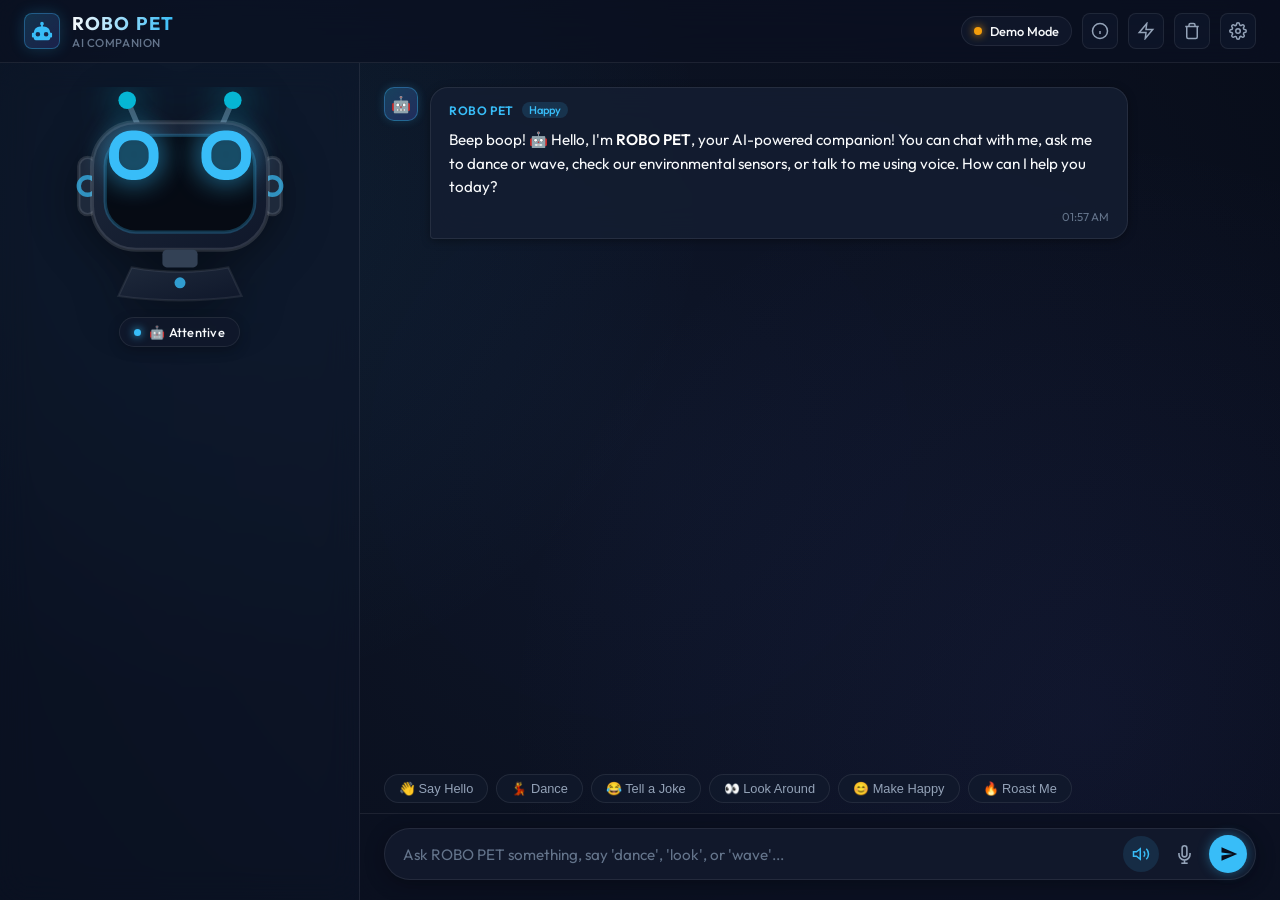
==== commit e3a404c6: "feat: complete sensor removal, 6-LED firmware, and mobile LAN support" ====
--- a/frontend/index.html
+++ b/frontend/index.html
@@ -94,14 +94,6 @@
           <div id="info-date-val" class="telemetry-val">---</div>
         </div>
         <div class="telemetry-row">
-          <div class="telemetry-label">🌡️ Temperature</div>
-          <div id="info-temp-val" class="telemetry-val val-unavailable">-- °C (Unavailable)</div>
-        </div>
-        <div class="telemetry-row">
-          <div class="telemetry-label">📏 Obstacle Range</div>
-          <div id="info-dist-val" class="telemetry-val val-unavailable">-- cm (Unavailable)</div>
-        </div>
-        <div class="telemetry-row">
           <div class="telemetry-label">🔋 Battery Level</div>
           <div id="info-battery-val" class="telemetry-val">88%</div>
         </div>
@@ -210,7 +202,7 @@
           <button type="button" class="suggestion-chip" data-prompt="Say hello and wave!">👋 Say Hello</button>
           <button type="button" class="suggestion-chip" data-prompt="Can you do a robot dance for me?">💃 Dance</button>
           <button type="button" class="suggestion-chip" data-prompt="Tell me a funny robot joke">😂 Tell a Joke</button>
-          <button type="button" class="suggestion-chip" data-prompt="What is the ambient temperature right now?">🌡️ Temperature</button>
+          <button type="button" class="suggestion-chip" data-prompt="Look around the room">👀 Look Around</button>
           <button type="button" class="suggestion-chip" data-prompt="Show me a happy expression">😊 Make Happy</button>
           <button type="button" class="suggestion-chip" data-prompt="Give me a quick playful roast">🔥 Roast Me</button>
         </div>
@@ -221,7 +213,7 @@
             <textarea
               id="chat-input-field"
               class="chat-input-field"
-              placeholder="Ask ROBO PET something, say 'dance', or ask for sensors..."
+              placeholder="Ask ROBO PET something, say 'dance', 'look', or 'wave'..."
               rows="1"
               aria-label="Message input"></textarea>
 
@@ -292,7 +284,6 @@
           <button class="cap-tab-btn" data-category="movements">Movements</button>
           <button class="cap-tab-btn" data-category="conversation">Conversation</button>
           <button class="cap-tab-btn" data-category="display">Display</button>
-          <button class="cap-tab-btn" data-category="sensors">Sensors</button>
           <button class="cap-tab-btn" data-category="utilities">Utilities</button>
         </div>
 
@@ -341,17 +332,9 @@
             <div class="cap-header-line"><span class="cap-name">↔️ Shake</span><span class="cap-category-badge">Movement</span></div>
             <p class="cap-desc">Shakes head horizontally in disagreement.</p>
           </div>
-          <div class="capability-card" data-category="movements" data-command="look_left">
-            <div class="cap-header-line"><span class="cap-name">⬅️ Look Left</span><span class="cap-category-badge">Movement</span></div>
-            <p class="cap-desc">Swivels gaze to the left side.</p>
-          </div>
-          <div class="capability-card" data-category="movements" data-command="look_right">
-            <div class="cap-header-line"><span class="cap-name">➡️ Look Right</span><span class="cap-category-badge">Movement</span></div>
-            <p class="cap-desc">Swivels gaze to the right side.</p>
-          </div>
-          <div class="capability-card" data-category="movements" data-command="look_center">
-            <div class="cap-header-line"><span class="cap-name">🎯 Look Center</span><span class="cap-category-badge">Movement</span></div>
-            <p class="cap-desc">Re-centers head and servo orientation.</p>
+          <div class="capability-card" data-category="movements" data-command="look">
+            <div class="cap-header-line"><span class="cap-name">👀 Look Around</span><span class="cap-category-badge">Movement</span></div>
+            <p class="cap-desc">Swivels pan and tilt servos to scan the area.</p>
           </div>
           <div class="capability-card" data-category="movements" data-command="wave">
             <div class="cap-header-line"><span class="cap-name">👋 Wave</span><span class="cap-category-badge">Movement</span></div>
@@ -360,10 +343,6 @@
           <div class="capability-card" data-category="movements" data-command="wiggle">
             <div class="cap-header-line"><span class="cap-name">🐾 Wiggle</span><span class="cap-category-badge">Movement</span></div>
             <p class="cap-desc">Playful rapid oscillation at cute capacity.</p>
-          </div>
-          <div class="capability-card" data-category="movements" data-command="stop">
-            <div class="cap-header-line"><span class="cap-name">🛑 Stop</span><span class="cap-category-badge">Movement</span></div>
-            <p class="cap-desc">Immediately halts any active servo movement.</p>
           </div>
 
           <!-- CONVERSATION -->
@@ -405,30 +384,9 @@
             <div class="cap-header-line"><span class="cap-name">📅 Show Date</span><span class="cap-category-badge">Display</span></div>
             <p class="cap-desc">Display calendar date on physical screen.</p>
           </div>
-          <div class="capability-card" data-category="display" data-command="show_temperature">
-            <div class="cap-header-line"><span class="cap-name">🌡️ Show Temp</span><span class="cap-category-badge">Display</span></div>
-            <p class="cap-desc">Display ambient degrees on robot display.</p>
-          </div>
-          <div class="capability-card" data-category="display" data-command="show_distance">
-            <div class="cap-header-line"><span class="cap-name">📏 Show Distance</span><span class="cap-category-badge">Display</span></div>
-            <p class="cap-desc">Display obstacle reading on OLED.</p>
-          </div>
-
-          <!-- SENSORS -->
-          <div class="capability-card" data-category="sensors" data-command="read_temperature" data-hardware-pending="true">
-            <div class="cap-header-line"><span class="cap-name">🌡️ Read Temp</span><span class="cap-category-badge">Sensor</span></div>
-            <p class="cap-desc">Query DHT/analog temperature sensor.</p>
-            <span class="cap-badge-pending">Hardware: ESP32</span>
-          </div>
-          <div class="capability-card" data-category="sensors" data-command="read_distance" data-hardware-pending="true">
-            <div class="cap-header-line"><span class="cap-name">📏 Read Distance</span><span class="cap-category-badge">Sensor</span></div>
-            <p class="cap-desc">Ping ultrasonic distance sensor.</p>
-            <span class="cap-badge-pending">Hardware: ESP32</span>
-          </div>
-          <div class="capability-card" data-category="sensors" data-command="check_environment" data-hardware-pending="true">
-            <div class="cap-header-line"><span class="cap-name">🌍 Environment</span><span class="cap-category-badge">Sensor</span></div>
-            <p class="cap-desc">Comprehensive telemetry diagnostics.</p>
-            <span class="cap-badge-pending">Hardware: ESP32</span>
+          <div class="capability-card" data-category="display" data-command="show_datetime">
+            <div class="cap-header-line"><span class="cap-name">📅🕒 Date & Time</span><span class="cap-category-badge">Display</span></div>
+            <p class="cap-desc">Display combined time and date on OLED.</p>
           </div>
 
           <!-- UTILITIES -->
--- a/frontend/css/robot.css
+++ b/frontend/css/robot.css
@@ -289,6 +289,18 @@
   75% { transform: translateX(9px) rotate(5deg); }
 }
 
+/* LOOK */
+.action-look .robot-head-group {
+  animation: robot-look 2.2s ease-in-out 1 forwards !important;
+}
+@keyframes robot-look {
+  0% { transform: translateX(0) rotate(0); }
+  25% { transform: translateX(-12px) rotate(-5deg); }
+  50% { transform: translateX(12px) rotate(5deg); }
+  75% { transform: translateX(0) rotate(2deg) translateY(-4px); }
+  100% { transform: translateX(0) rotate(0) translateY(0); }
+}
+
 /* LOOK LEFT */
 .action-look_left .robot-head-group {
   animation: robot-look-left 2s ease-in-out 1 forwards !important;
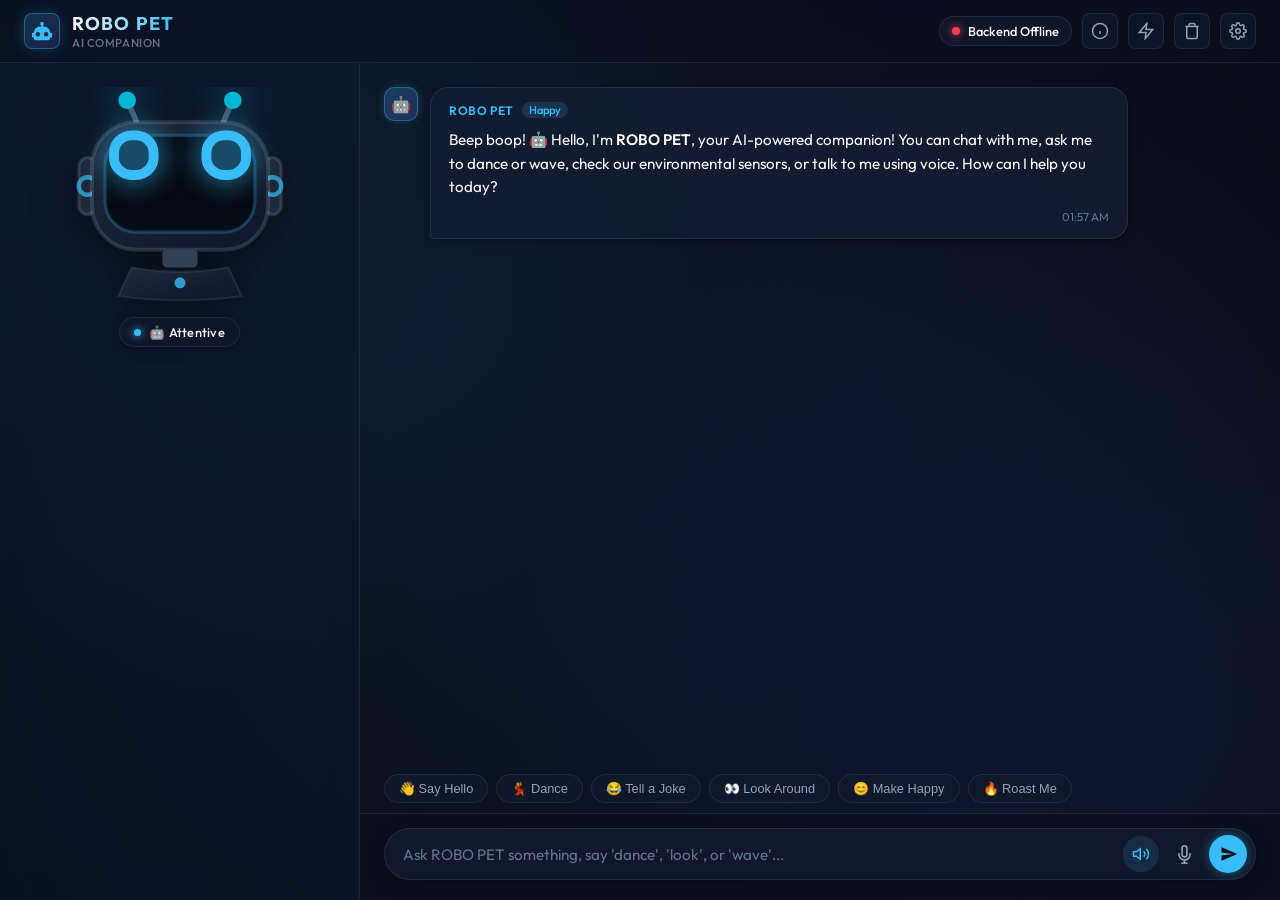
==== commit 938223fa: "feat: default to live mode and add 1-click status pill toggle" ====
--- a/frontend/index.html
+++ b/frontend/index.html
@@ -423,11 +423,11 @@
         <!-- Demo Mode Toggle -->
         <div class="setting-switch-row">
           <div class="setting-switch-info">
-            <div class="setting-switch-title">Demo / Mock Mode</div>
-            <div class="setting-switch-desc">Preview conversational responses and animations without running Flask or ESP32.</div>
+            <div class="setting-switch-title">Offline Demo / Mock Mode</div>
+            <div class="setting-switch-desc">Turn OFF to connect to your live Flask backend and use real Google Gemini AI.</div>
           </div>
           <label class="switch">
-            <input type="checkbox" id="settings-demo-mode-toggle" checked>
+            <input type="checkbox" id="settings-demo-mode-toggle">
             <span class="slider"></span>
           </label>
         </div>
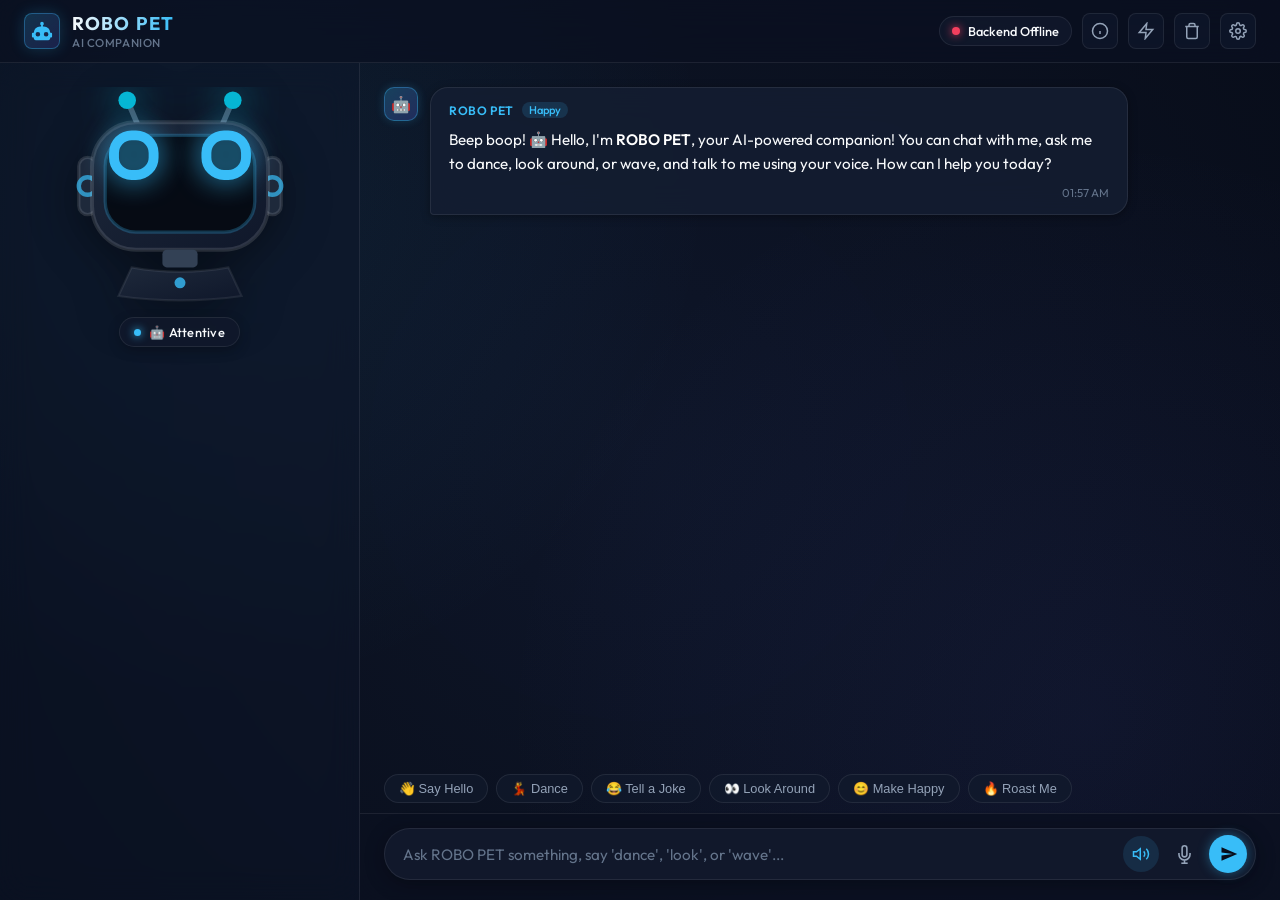
==== commit 048b7976: "fix: add 12s api timeout, remove failing model, and add cache-busting v=2.2" ====
--- a/frontend/index.html
+++ b/frontend/index.html
@@ -488,11 +488,11 @@
   <div id="toast-container" class="toast-container" aria-live="polite"></div>
 
   <!-- Core JavaScript Modules -->
-  <script src="js/state.js"></script>
-  <script src="js/api.js"></script>
-  <script src="js/robot.js"></script>
-  <script src="js/voice.js"></script>
-  <script src="js/chat.js"></script>
-  <script src="js/app.js"></script>
+  <script src="js/state.js?v=2.2"></script>
+  <script src="js/api.js?v=2.2"></script>
+  <script src="js/robot.js?v=2.2"></script>
+  <script src="js/voice.js?v=2.2"></script>
+  <script src="js/chat.js?v=2.2"></script>
+  <script src="js/app.js?v=2.2"></script>
 </body>
 </html>
